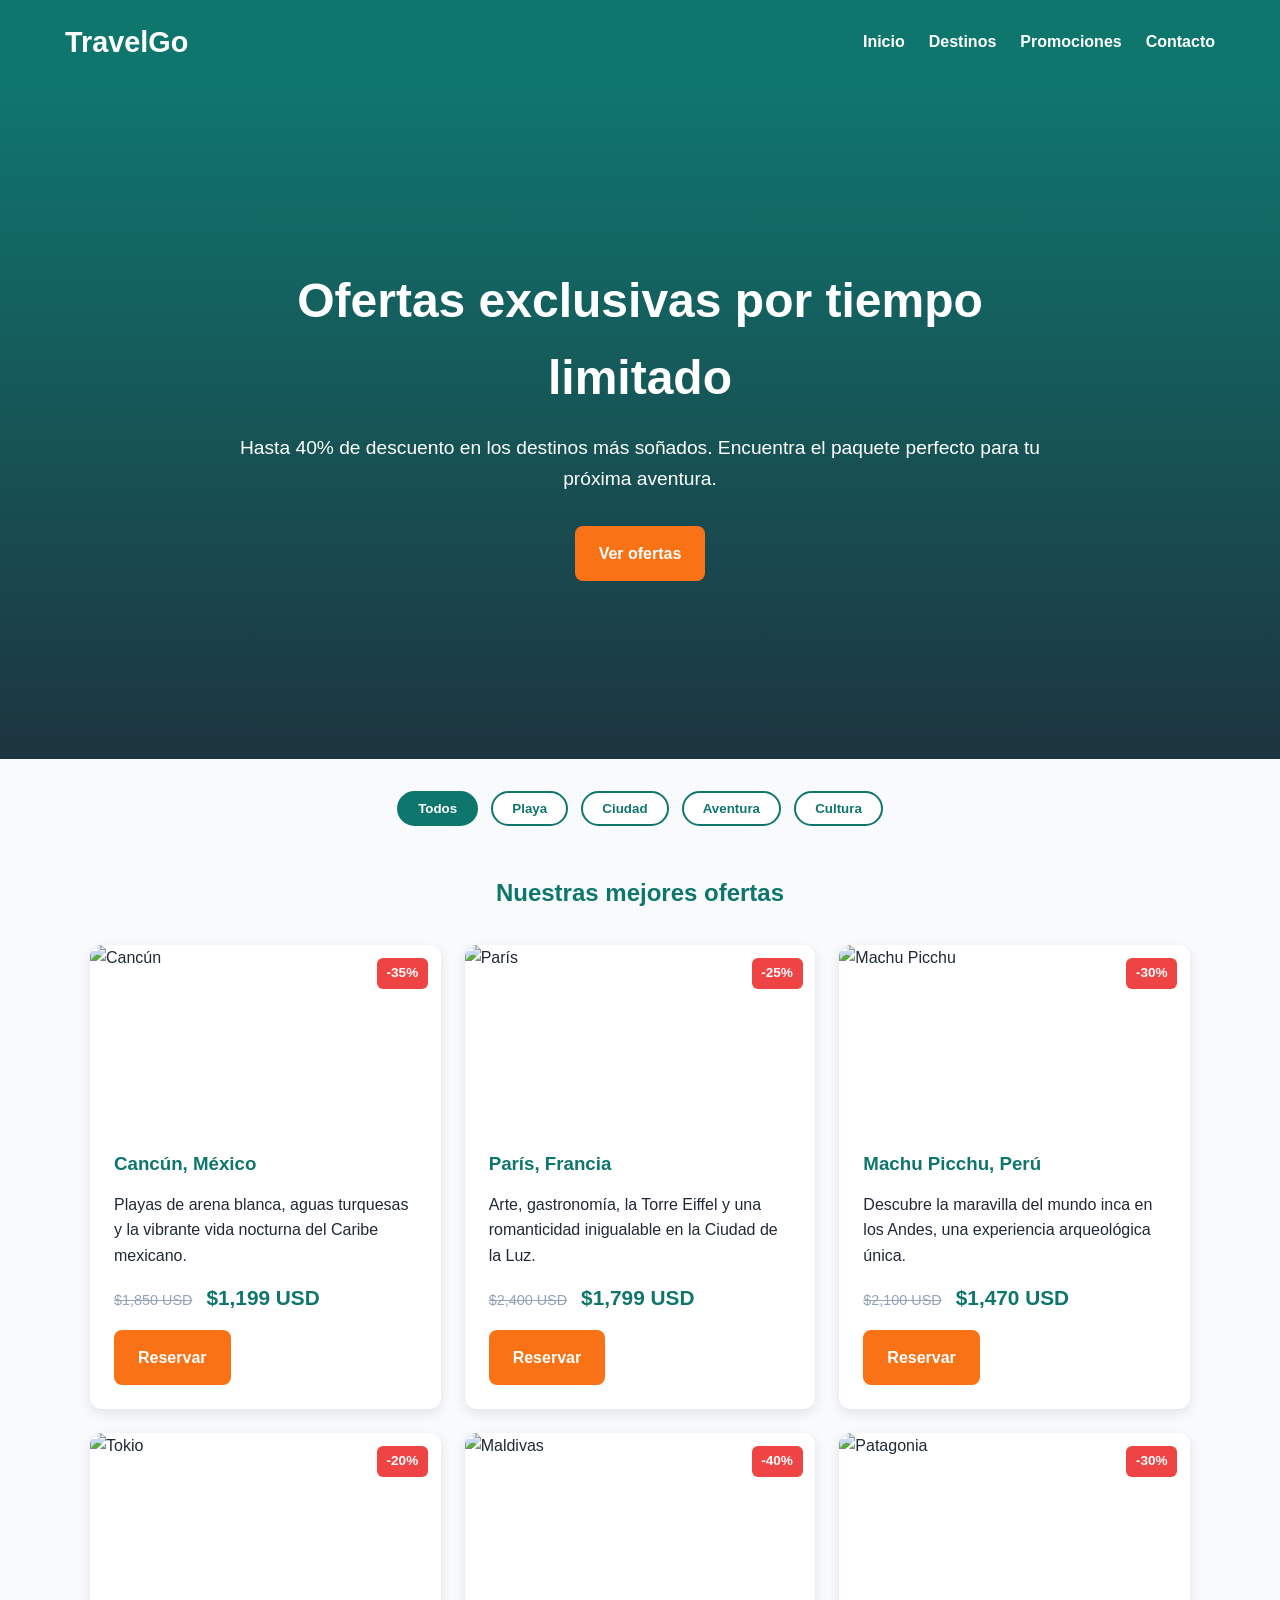
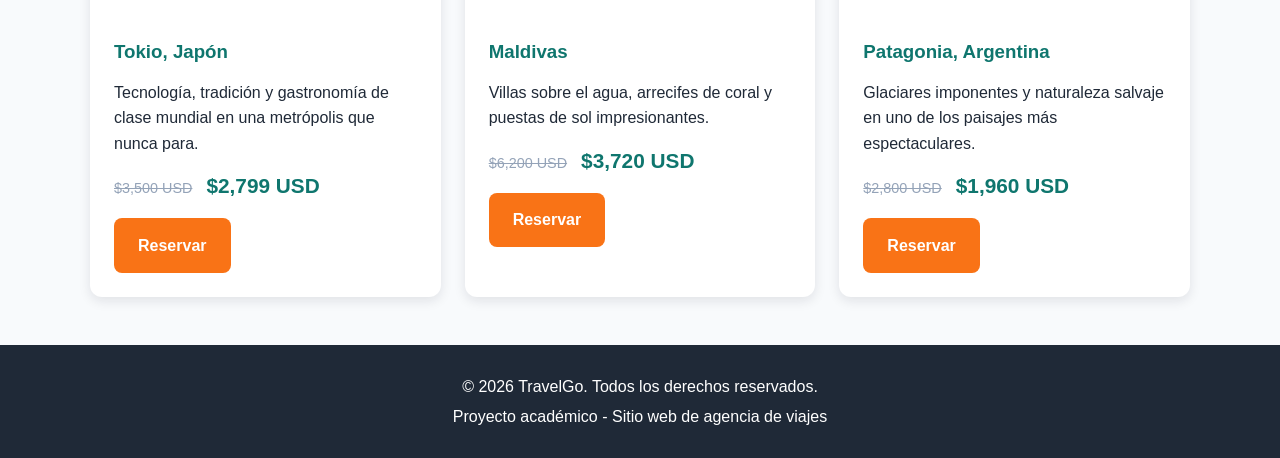
==== ofertas.html @ a381c645 "Agregué ofertas.html y modifiqué el css" ====
<!DOCTYPE html>
<html lang="es">
<head>
  <meta charset="UTF-8">
  <meta name="viewport" content="width=device-width, initial-scale=1.0">
  <title>Ofertas | Agencia de Viajes</title>
  <link rel="stylesheet" href="css/styles.css">
</head>
<body>

  <header class="header">
    <nav class="navbar">
      <a href="index.html" class="logo">TravelGo</a>

      <ul class="nav-menu">
        <li><a href="index.html">Inicio</a></li>
        <li><a href="#">Destinos</a></li>
        <li><a href="ofertas.html">Promociones</a></li>
        <li><a href="#">Contacto</a></li>
      </ul>
    </nav>

    <section class="hero">
      <div class="hero-content">
        <h1>Ofertas exclusivas por tiempo limitado</h1>
        <p>
          Hasta 40% de descuento en los destinos más soñados. Encuentra el
          paquete perfecto para tu próxima aventura.
        </p>
        <a href="#ofertas" class="btn">Ver ofertas</a>
      </div>
    </section>
  </header>

  <main>
    <section class="filters">
      <button class="filter-btn active" data-filter="all">Todos</button>
      <button class="filter-btn" data-filter="playa">Playa</button>
      <button class="filter-btn" data-filter="ciudad">Ciudad</button>
      <button class="filter-btn" data-filter="aventura">Aventura</button>
      <button class="filter-btn" data-filter="cultura">Cultura</button>
    </section>

    <section class="services" id="ofertas">
      <h2>Nuestras mejores ofertas</h2>

      <div class="cards-container">
        <article class="card offer-card" data-category="playa">
          <img class="offer-img" src="https://images.unsplash.com/photo-1506905925346-21bda4d32df4?w=600&q=80" alt="Cancún">
          <span class="discount">-35%</span>
          <div class="offer-body">
            <h3>Cancún, México</h3>
            <p>Playas de arena blanca, aguas turquesas y la vibrante vida nocturna del Caribe mexicano.</p>
            <div class="price">
              <span class="old-price">$1,850 USD</span>
              <span class="new-price">$1,199 USD</span>
            </div>
            <a href="#" class="btn">Reservar</a>
          </div>
        </article>

        <article class="card offer-card" data-category="ciudad cultura">
          <img class="offer-img" src="https://images.unsplash.com/photo-1502602898657-3e91760cbb34?w=600&q=80" alt="París">
          <span class="discount">-25%</span>
          <div class="offer-body">
            <h3>París, Francia</h3>
            <p>Arte, gastronomía, la Torre Eiffel y una romanticidad inigualable en la Ciudad de la Luz.</p>
            <div class="price">
              <span class="old-price">$2,400 USD</span>
              <span class="new-price">$1,799 USD</span>
            </div>
            <a href="#" class="btn">Reservar</a>
          </div>
        </article>

        <article class="card offer-card" data-category="aventura cultura">
          <img class="offer-img" src="https://images.unsplash.com/photo-1526392060635-9d6019884377?w=600&q=80" alt="Machu Picchu">
          <span class="discount">-30%</span>
          <div class="offer-body">
            <h3>Machu Picchu, Perú</h3>
            <p>Descubre la maravilla del mundo inca en los Andes, una experiencia arqueológica única.</p>
            <div class="price">
              <span class="old-price">$2,100 USD</span>
              <span class="new-price">$1,470 USD</span>
            </div>
            <a href="#" class="btn">Reservar</a>
          </div>
        </article>

        <article class="card offer-card" data-category="ciudad cultura">
          <img class="offer-img" src="https://images.unsplash.com/photo-1540959733332-eab4deabeeaf?w=600&q=80" alt="Tokio">
          <span class="discount">-20%</span>
          <div class="offer-body">
            <h3>Tokio, Japón</h3>
            <p>Tecnología, tradición y gastronomía de clase mundial en una metrópolis que nunca para.</p>
            <div class="price">
              <span class="old-price">$3,500 USD</span>
              <span class="new-price">$2,799 USD</span>
            </div>
            <a href="#" class="btn">Reservar</a>
          </div>
        </article>

        <article class="card offer-card" data-category="playa">
          <img class="offer-img" src="https://images.unsplash.com/photo-1514282401047-d79a71a590e8?w=600&q=80" alt="Maldivas">
          <span class="discount">-40%</span>
          <div class="offer-body">
            <h3>Maldivas</h3>
            <p>Villas sobre el agua, arrecifes de coral y puestas de sol impresionantes.</p>
            <div class="price">
              <span class="old-price">$6,200 USD</span>
              <span class="new-price">$3,720 USD</span>
            </div>
            <a href="#" class="btn">Reservar</a>
          </div>
        </article>

        <article class="card offer-card" data-category="aventura">
          <img class="offer-img" src="https://images.unsplash.com/photo-1501854140801-50d01698950b?w=600&q=80" alt="Patagonia">
          <span class="discount">-30%</span>
          <div class="offer-body">
            <h3>Patagonia, Argentina</h3>
            <p>Glaciares imponentes y naturaleza salvaje en uno de los paisajes más espectaculares.</p>
            <div class="price">
              <span class="old-price">$2,800 USD</span>
              <span class="new-price">$1,960 USD</span>
            </div>
            <a href="#" class="btn">Reservar</a>
          </div>
        </article>
      </div>
    </section>
  </main>

  <footer class="footer">
    <p>&copy; 2026 TravelGo. Todos los derechos reservados.</p>
    <p>Proyecto académico - Sitio web de agencia de viajes</p>
  </footer>

  <script>
    const filterBtns = document.querySelectorAll('.filter-btn');
    const offerCards = document.querySelectorAll('.offer-card');

    filterBtns.forEach(btn => {
      btn.addEventListener('click', () => {
        filterBtns.forEach(b => b.classList.remove('active'));
        btn.classList.add('active');

        const filter = btn.dataset.filter;
        offerCards.forEach(card => {
          const cats = card.dataset.category || '';
          card.style.display = (filter === 'all' || cats.includes(filter)) ? '' : 'none';
        });
      });
    });
  </script>

</body>
</html>
---- css/styles.css ----
/* Reset básico */
* {
  margin: 0;
  padding: 0;
  box-sizing: border-box;
}

/* Estilos generales */
body {
  font-family: Arial, Helvetica, sans-serif;
  background-color: #f8fafc;
  color: #1f2937;
  line-height: 1.6;
}

a {
  text-decoration: none;
}

/* Barra de navegación */
.header {
  background-color: #0f766e;
  color: white;
}

.navbar {
  width: 90%;
  max-width: 1150px;
  margin: 0 auto;
  padding: 1.2rem 0;

  display: flex;
  justify-content: space-between;
  align-items: center;
}

.logo {
  color: white;
  font-size: 1.8rem;
  font-weight: bold;
}

.nav-menu {
  list-style: none;
  display: flex;
  gap: 1.5rem;
}

.nav-menu a {
  color: white;
  font-weight: bold;
  transition: color 0.3s ease;
}

.nav-menu a:hover {
  color: #f97316;
}

/* Sección principal */
.hero {
  min-height: 75vh;
  display: flex;
  align-items: center;
  justify-content: center;
  text-align: center;
  padding: 3rem 1rem;
  background: linear-gradient(rgba(15, 118, 110, 0.85), rgba(31, 41, 55, 0.85));
}

.hero-content {
  max-width: 800px;
}

.hero-content h1 {
  font-size: 3rem;
  margin-bottom: 1rem;
}

.hero-content p {
  font-size: 1.2rem;
  margin-bottom: 2rem;
}

.btn {
  display: inline-block;
  background-color: #f97316;
  color: white;
  padding: 0.9rem 1.5rem;
  border-radius: 8px;
  font-weight: bold;
  transition: background-color 0.3s ease;
}

.btn:hover {
  background-color: #ea580c;
}

/* Contenido */
.intro,
.services {
  width: 90%;
  max-width: 1100px;
  margin: 3rem auto;
  text-align: center;
}

.intro h2,
.services h2 {
  color: #0f766e;
  margin-bottom: 1rem;
}

.intro p {
  max-width: 750px;
  margin: 0 auto;
  color: #64748b;
}

.cards-container {
  margin-top: 2rem;
  display: grid;
  grid-template-columns: repeat(3, 1fr);
  gap: 1.5rem;
}

.card {
  background-color: white;
  padding: 2rem;
  border-radius: 12px;
  box-shadow: 0 4px 12px rgba(15, 23, 42, 0.1);
}

.card h3 {
  color: #0f766e;
  margin-bottom: 0.8rem;
}

/* Filtros de ofertas */
.filters {
  width: 90%;
  max-width: 1100px;
  margin: 2rem auto 0;
  display: flex;
  flex-wrap: wrap;
  justify-content: center;
  gap: 0.8rem;
}

.filter-btn {
  background-color: white;
  border: 2px solid #0f766e;
  color: #0f766e;
  padding: 0.5rem 1.2rem;
  border-radius: 20px;
  font-weight: bold;
  cursor: pointer;
  transition: background-color 0.3s ease, color 0.3s ease;
}

.filter-btn:hover,
.filter-btn.active {
  background-color: #0f766e;
  color: white;
}

/* Tarjetas de ofertas */
.offer-card {
  position: relative;
  padding: 0;
  overflow: hidden;
  text-align: left;
}

.offer-img {
  width: 100%;
  height: 180px;
  object-fit: cover;
  display: block;
}

.discount {
  position: absolute;
  top: 0.8rem;
  right: 0.8rem;
  background-color: #ef4444;
  color: white;
  padding: 0.3rem 0.6rem;
  border-radius: 6px;
  font-weight: bold;
  font-size: 0.85rem;
}

.offer-body {
  padding: 1.5rem;
}

.price {
  margin: 0.8rem 0 1rem;
}

.old-price {
  text-decoration: line-through;
  color: #94a3b8;
  font-size: 0.9rem;
  margin-right: 0.6rem;
}

.new-price {
  font-size: 1.3rem;
  font-weight: bold;
  color: #0f766e;
}

/* Pie de página */
.footer {
  background-color: #1f2937;
  color: white;
  text-align: center;
  padding: 1.5rem;
  margin-top: 3rem;
}

.footer p {
  margin: 0.3rem 0;
}

/* Responsive */
@media (max-width: 768px) {
  .navbar {
    flex-direction: column;
    gap: 1rem;
  }

  .nav-menu {
    flex-direction: column;
    align-items: center;
    gap: 0.8rem;
  }

  .hero-content h1 {
    font-size: 2.2rem;
  }

  .hero-content p {
    font-size: 1rem;
  }

  .cards-container {
    grid-template-columns: 1fr;
  }

  .filters {
    justify-content: flex-start;
  }
}
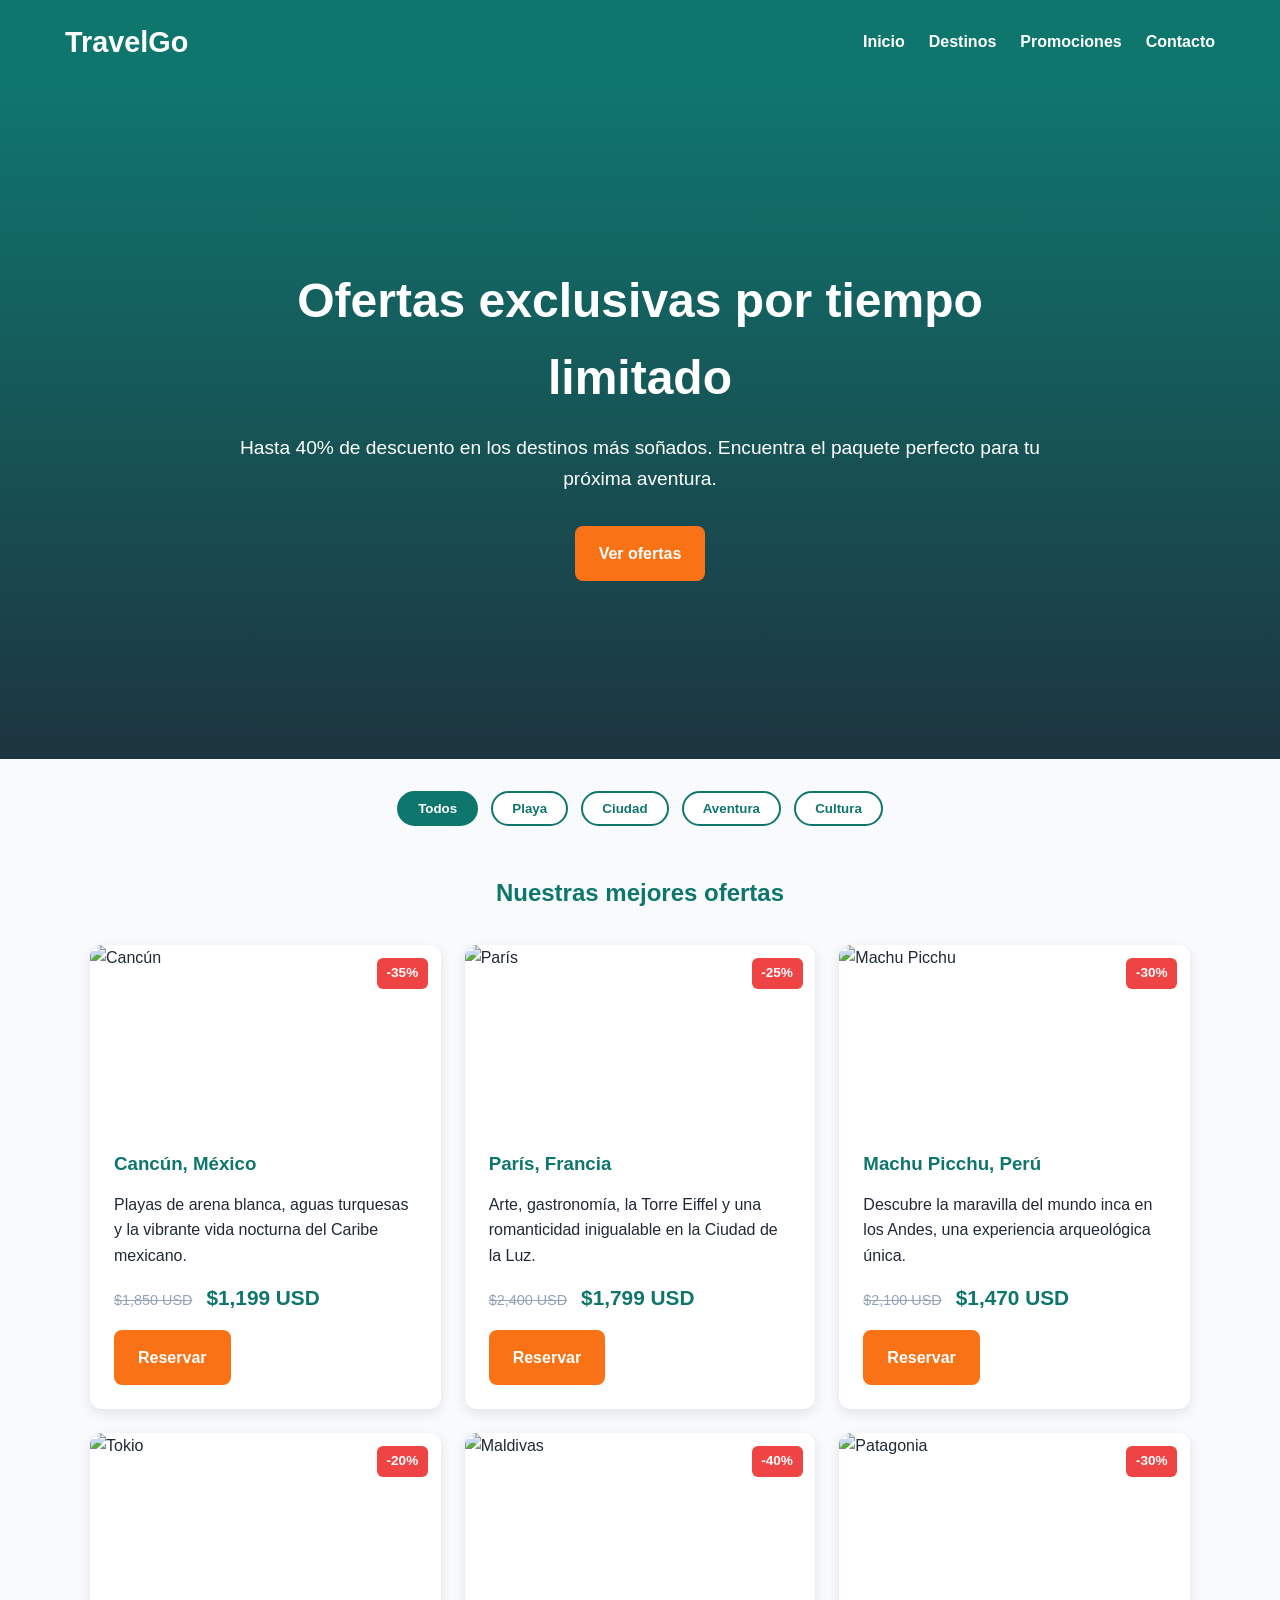
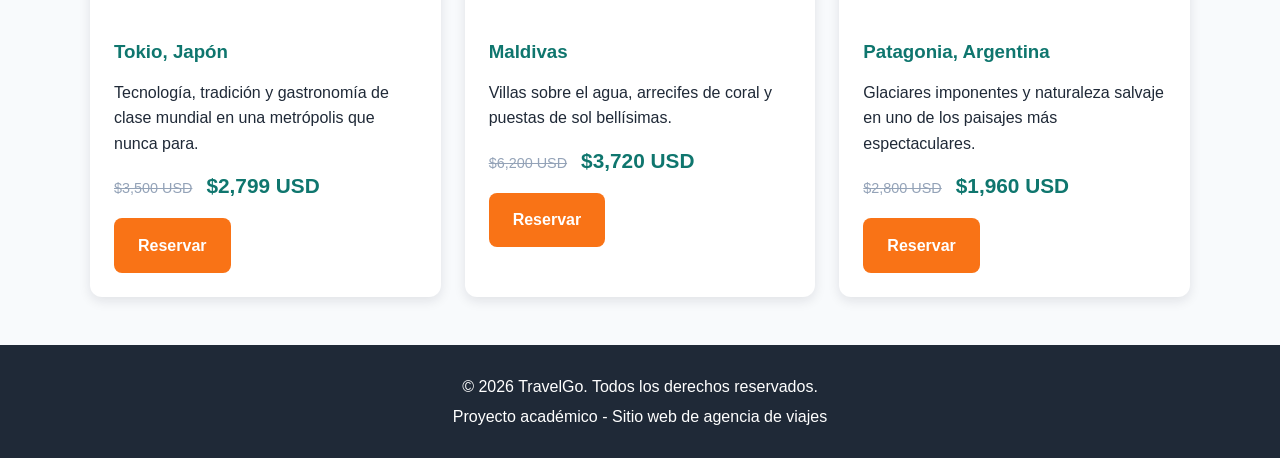
==== commit be57bcd1: "Archivo de ofertas" ====
--- a/ofertas.html
+++ b/ofertas.html
@@ -106,7 +106,7 @@
           <span class="discount">-40%</span>
           <div class="offer-body">
             <h3>Maldivas</h3>
-            <p>Villas sobre el agua, arrecifes de coral y puestas de sol impresionantes.</p>
+            <p>Villas sobre el agua, arrecifes de coral y puestas de sol bellísimas.</p>
             <div class="price">
               <span class="old-price">$6,200 USD</span>
               <span class="new-price">$3,720 USD</span>
--- a/css/styles.css
+++ b/css/styles.css
@@ -92,7 +92,7 @@
 }
 
 .btn:hover {
-  background-color: #ea580c;
+  background-color: #ea581c;
 }
 
 /* Contenido */
